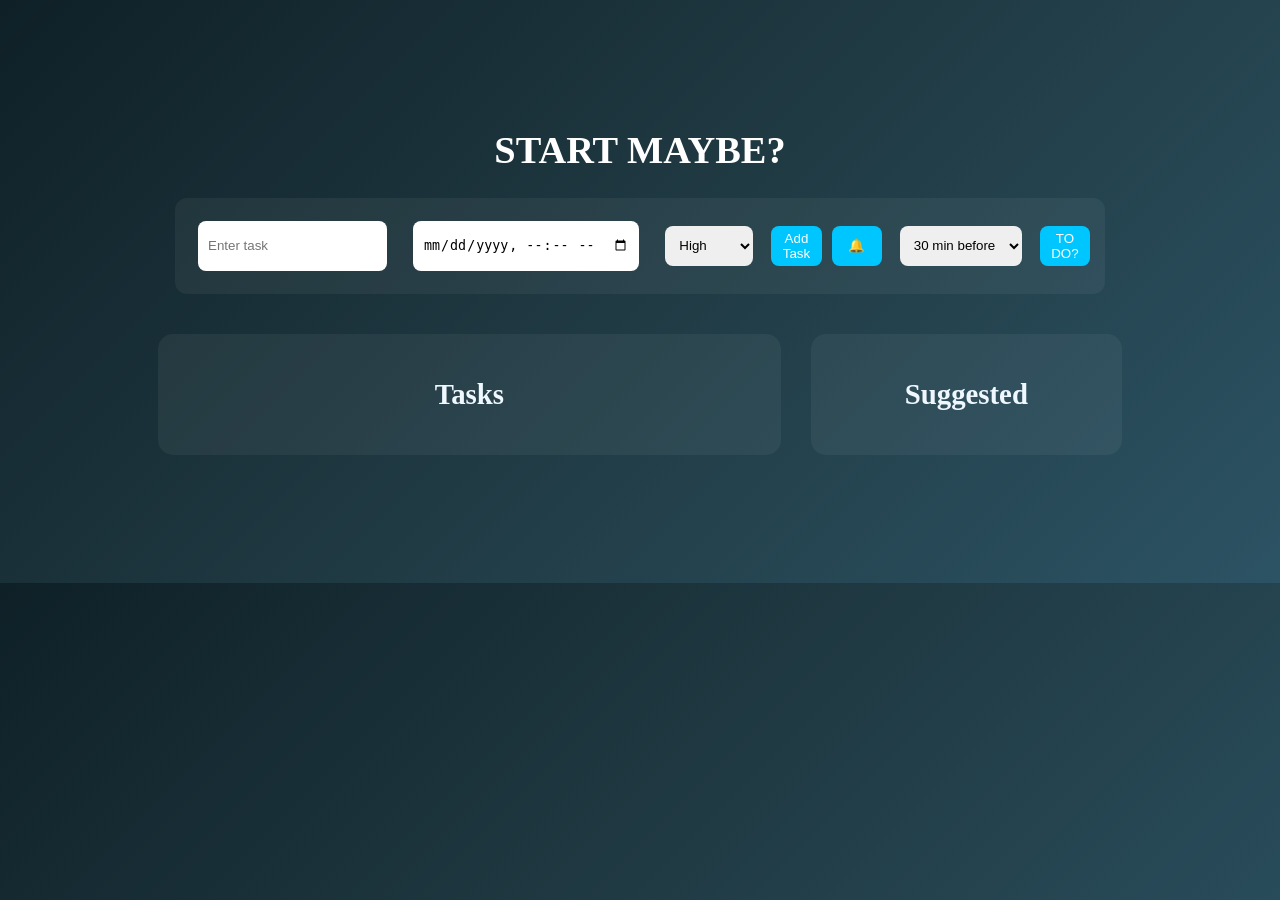
==== index.html @ 8aee4d92 "Rename main page to index.html" ====
<!DOCTYPE html>
<html>
<head>
  <title>START MAYBE?</title>
  <link href="StartMayBe.css" rel="stylesheet">
  <meta charset="UTF-8">
</head>
<body>

<div class="app">
  <h1 class="title">START MAYBE?</h1>
  <!--TOP CENTER BAR-->
<div class="top-bar">
    <input type="text" id="taskName" placeholder="Enter task">
    <input type="datetime-local" id="time">
    
    <select id="priority">
        <option>High</option>
        <option>Medium</option>
        <option>Low</option>
    </select>

    <button onclick="addTask()">Add Task</button>

    <button onclick="enableNotifications()">🔔</button>

    <select id="notifyTime">
        <option value="30">30 min before</option>
        <option value="5">5 min before</option>
        <option value="60">1 hour before</option>
    </select>

    <button onclick="suggestTask()" id="what">TO DO?</button>
  </div> 
<!--MAIN -->
<div class="main">
  <div class="tasks">
    <h2>Tasks</h2>
    <div id="dashboard"></div>
    <div id="taskList"></div>

    <div id="notesModal" class="modal">
    <div class="modal-content">
    
    <h2>Task Notes</h2>
    <textarea id="notesInput" placeholder="Write your notes..."></textarea>
     <br><br>

    <input type="file" id="fileInput" accept="image/*,.pdf,.doc,.txt">

    <div id="preview"></div>

    <br>
    <button onclick="saveNotes()">Save</button>
    <button onclick="closeNotesModal()">Cancel</button>
    </div>
    </div>
    <!--For status--> 
    <div id="statusModal" class="modal">
  <div class="modal-content">
    <h3>Update Task Status</h3>

    <select id="statusSelect">
      <option value="started">Started</option>
      <option value="midway">Midway</option>
      <option value="completed">Completed</option>
    </select>

    <textarea id="statusNote" placeholder="Add note (optional)"></textarea>

    <button onclick="saveStatus()">Save</button>
    <button onclick="closeStatusModal()">Cancel</button>
      </div>
      </div>
  </div>  
  

    <div class="suggestions">
      <h2>Suggested</h2>
      <div id="suggestedList"></div>
    </div>
</div>
</div>

<script src="StartMayBe.js"></script>

</body>
</html>
---- StartMayBe.css ----
body {
    background: linear-gradient(135deg, #0f2027, #203a43, #2c5364);
    font-family: 'Segoe UI', sans-serif;
    text-align: center;
    font-size: larger;
    padding: 100px;
}

h2{
   color: aliceblue;
    font-family: Cambria, Cochin, Georgia, Times, 'Times New Roman', serif;

}

.title {
    text-align: center;
    color: white;
    font-family: Cambria, Cochin, Georgia, Times, 'Times New Roman', serif;
    font-size: 300;
    margin-top: 20px;
}

input, select {
    padding: 12px;
    border-radius: 10px;
    border: none;
    outline: none;
    margin: 8px;
    width: 220px;
}

button {
    padding: auto;
    border-radius: 10px;
    border: none;
    background: #00c6ff;
    color: white;
    cursor: pointer;
    transition: 0.3s;
}

button:hover {
    background: #0072ff;
}

.task {
    background: #1e1e1e;
    color: white;
    padding: 20px;
    margin: 20px auto;
    width: 300px;
    border-radius: 16px;
    box-shadow: 0 10px 25px rgba(0,0,0,0.5);
    transition: 0.3s;
    backdrop-filter: blur(10px);

}


.tasks {
align-items: flex-start;
}

.suggestions {
    align-items: flex-end;
}

.task:hover {
    transform: translateY(-5px);
}

.task h3 {
    margin-bottom: 8px;
    font-size: 20px;
}

.task p {
    margin: 4px 0;
    color: #ccc;
}

.high {
    border-left: 6px solid #ff4d4d;
}

.medium {
    border-left: 6px solid #ffa500;
}

.low {
    border-left: 6px solid #4caf50;
}

.task:hover {
    transform: scale(1.02);
    transition: 0.2s;
}

.task button {
    background: #ff4d4d;
    margin-top: 10px;
}

.task button:hover {
    background: #cc0000;
}

[id^="time-"] {
    font-weight: bold;
    color: #00ffcc;
}

[id^="msg-"] {
    font-style: italic;
}

#what{
    padding: auto;
}

.urgent {
    color: red !important;
    font-weight: bold;
}

.timeline {
  border-left: 2px solid #ccc;
  margin-top: 10px;
  padding-left: 10px;
}

.timeline-item {
  margin-bottom: 10px;
  position: relative;
}

.timeline-item::before {
  content: "";
  position: absolute;
  left: -7px;
  top: 6px;
  width: 10px;
  height: 10px;
  background: #00c3ff;
  border-radius: 50%;
}

.timeline-item.latest {
  font-weight: bold;
}

.top-bar {
    display: flex;
    align-items: center;
    justify-content: center;
    gap: 10px;
    flex-wrap: wrap;
    padding: 15px;
    background: rgba(255,255,255,0.05);
    border-radius: 12px;
    margin: 20px auto;
    max-width: 900px;
}

/* Prevent giant stretching */
.top-bar input,
.top-bar select,
.top-bar button {
    height: 40px;
    border-radius: 8px;
    border: none;
    padding: 5px 10px;
}

/* Make task input bigger */
#taskName {
    flex: 2;
}

/* Medium size */
#time {
    flex: 1.5;
}

/* Small elements */
.top-bar select,
.top-bar button {
    flex: 1;
}

#suggestedList {
    display: grid;
    grid-template-columns: 1fr;
    gap: 15px;
}

.dashboard {
    display: flex;
    justify-content: space-between;
    padding: 20px;
  
}

/* LEFT SIDE */
.main {
    padding: 20px 50px;
    display: grid;
    grid-template-columns: 2fr 1fr;
    gap: 30px;
}

/* RIGHT SIDE */
.right-panel {
    flex: 1;
    display: flex;
    flex-direction: column;
    align-items: flex-end;
}

#taskList, #suggestedList {
    display: flex;
    flex-direction: column;
    gap: 15px;
}

.tasks, .suggestions {
    background: rgba(255,255,255,0.05);
    padding: 20px;
    border-radius: 15px;
}

.right-panel {
    max-width: 350px;
}

#suggestedList .task:first-child {
    border: 2px solid gold;
}

.modal {
    display: none;
    position: fixed;
    z-index: 1000;
    left: 0;
    top: 0;
    width: 100%;
    height: 100%;
    background: rgba(0,0,0,0.7);
}

.modal-content {
    background: #1e1e1e;
    color: white;
    margin: 10% auto;
    padding: 20px;
    width: 300px;
    border-radius: 12px;
    text-align: center;
}

textarea {
    width: 90%;
    height: 100px;
    margin-top: 10px;
    border-radius: 8px;
    padding: 10px;
}

.close {
    float: right;
    cursor: pointer;
    font-size: 20px;
}

.progress-btn {
  position: relative;
  width: 100%;
  padding: 10px;
  border: none;
  background: #222;
  color: white;
  cursor: pointer;
  overflow: hidden;
  border-radius: 8px;
}

.progress-fill {
  position: absolute;
  top: 0;
  left: 0;
  height: 100%;
  background: linear-gradient(90deg, #00ff88, #00c853);
  width: 0%;
  transition: width 0.4s ease;
}

.progress-btn span {
  position: relative;
  z-index: 1;
}

.timeline {
  margin-top: 10px;
  transition: all 0.3s ease;
}

.stats {
  display: flex;
  justify-content: space-around;
  margin-bottom: 15px;
  background: #faf9f9;
  padding: 10px;
  border-radius: 10px;
}
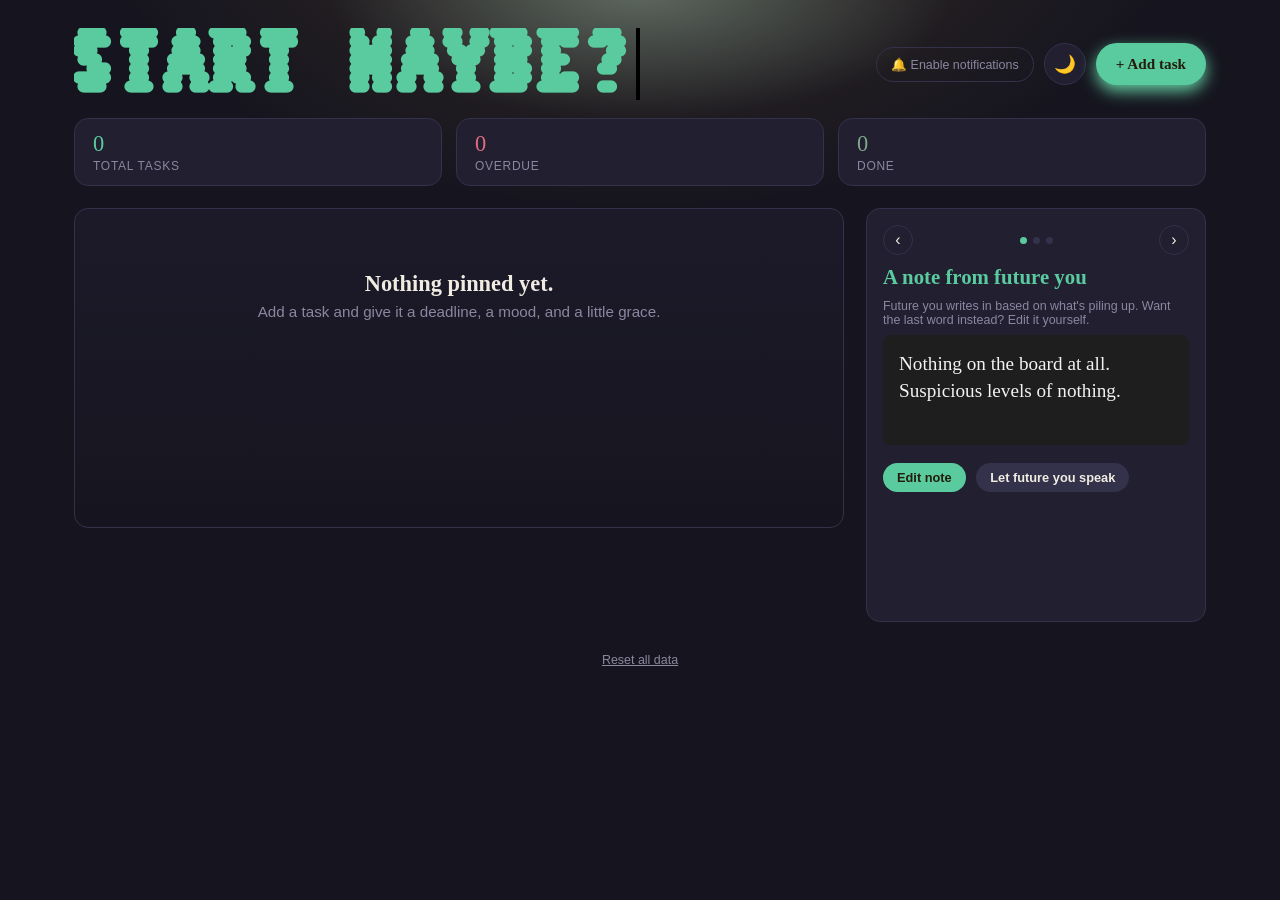
==== commit 4eae2fb4: "Rename startMaybe_Again.html to index.html" ====
--- a/index.html
+++ b/index.html
@@ -1,88 +1,159 @@
-<!DOCTYPE html>
-<html>
-<head>
-  <title>START MAYBE?</title>
-  <link href="StartMayBe.css" rel="stylesheet">
-  <meta charset="UTF-8">
-</head>
-<body>
-
-<div class="app">
-  <h1 class="title">START MAYBE?</h1>
-  <!--TOP CENTER BAR-->
-<div class="top-bar">
-    <input type="text" id="taskName" placeholder="Enter task">
-    <input type="datetime-local" id="time">
-    
-    <select id="priority">
-        <option>High</option>
-        <option>Medium</option>
-        <option>Low</option>
-    </select>
-
-    <button onclick="addTask()">Add Task</button>
-
-    <button onclick="enableNotifications()">🔔</button>
-
-    <select id="notifyTime">
-        <option value="30">30 min before</option>
-        <option value="5">5 min before</option>
-        <option value="60">1 hour before</option>
-    </select>
-
-    <button onclick="suggestTask()" id="what">TO DO?</button>
-  </div> 
-<!--MAIN -->
-<div class="main">
-  <div class="tasks">
-    <h2>Tasks</h2>
-    <div id="dashboard"></div>
-    <div id="taskList"></div>
-
-    <div id="notesModal" class="modal">
-    <div class="modal-content">
-    
-    <h2>Task Notes</h2>
-    <textarea id="notesInput" placeholder="Write your notes..."></textarea>
-     <br><br>
-
-    <input type="file" id="fileInput" accept="image/*,.pdf,.doc,.txt">
-
-    <div id="preview"></div>
-
-    <br>
-    <button onclick="saveNotes()">Save</button>
-    <button onclick="closeNotesModal()">Cancel</button>
-    </div>
-    </div>
-    <!--For status--> 
-    <div id="statusModal" class="modal">
-  <div class="modal-content">
-    <h3>Update Task Status</h3>
-
-    <select id="statusSelect">
-      <option value="started">Started</option>
-      <option value="midway">Midway</option>
-      <option value="completed">Completed</option>
-    </select>
-
-    <textarea id="statusNote" placeholder="Add note (optional)"></textarea>
-
-    <button onclick="saveStatus()">Save</button>
-    <button onclick="closeStatusModal()">Cancel</button>
-      </div>
-      </div>
-  </div>  
-  
-
-    <div class="suggestions">
-      <h2>Suggested</h2>
-      <div id="suggestedList"></div>
-    </div>
-</div>
-</div>
-
-<script src="StartMayBe.js"></script>
-
-</body>
-</html>
+<!DOCTYPE html>
+<html lang="en">
+<head>
+<meta charset="UTF-8">
+<meta name="viewport" content="width=device-width, initial-scale=1.0">
+<title>START MAYBE?</title>
+<link rel="stylesheet" href="startMaybe_Again.css">
+<link rel="preconnect" href="https://fonts.googleapis.com">
+<link rel="preconnect" href="https://fonts.gstatic.com" crossorigin>
+<link href="https://fonts.googleapis.com/css2?family=Workbench&display=swap" rel="stylesheet">
+</head>
+<body>
+
+<div class="page">
+  <div class="lamp-glow"></div>
+
+  <header class="topbar">
+    <div class="typing-container">
+    <h1 class="workbench-title unified-typing">START MAYBE?</h1>
+    </div>
+    <div class="top-actions">
+      <button id="enableNotif" class="link-btn" type="button" style="text-decoration:none; border:1px solid var(--panel-line); padding:9px 14px; border-radius:999px;">🔔 Enable notifications</button>
+      <button id="themeToggle" class="btn-theme" type="button" title="Toggle night/day theme">🌙</button>
+      <button id="openTaskModal" class="btn-add" type="button">+ Add task</button>
+    </div>
+  </header>
+
+  <section class="dashboard" id="dashboard"></section>
+
+  <main class="layout">
+    <section class="board" aria-label="Tasks">
+      <div id="emptyState" class="board-empty" hidden>
+        <strong>Nothing pinned yet.</strong>
+        Add a task and give it a deadline, a mood, and a little grace.
+      </div>
+      <div class="corkboard" id="taskList"></div>
+    </section>
+
+    <aside class="slider" aria-label="Companion panel">
+      <div class="slider-head">
+        <button class="slider-nav" id="prevSlide" aria-label="Previous panel">‹</button>
+        <div class="slider-dots" id="sliderDots"></div>
+        <button class="slider-nav" id="nextSlide" aria-label="Next panel">›</button>
+      </div>
+      <div class="slider-viewport">
+
+        <div class="slide active" data-slide="0">
+          <div class="slide-title">A note from future you</div>
+          <div class="future-hint">Future you writes in based on what's piling up. Want the last word instead? Edit it yourself.</div>
+          <div id="futureDisplay" class="future-note"></div>
+          <textarea id="futureInput" class="future-input" placeholder="Dear future me..." hidden></textarea>
+          <button class="btn-mini" id="futureEditBtn">Edit note</button>
+          <button class="btn-mini secondary" id="futureResetBtn">Let future you speak</button>
+        </div>
+
+        <div class="slide" data-slide="1">
+          <div class="slide-title">Calendar</div>
+          <div class="cal-head">
+            <button id="calPrev" aria-label="Previous month">‹</button>
+            <span class="cal-month" id="calMonthLabel"></span>
+            <button id="calNext" aria-label="Next month">›</button>
+          </div>
+          <div class="cal-grid" id="calGrid"></div>
+          <div class="cal-day-info" id="calDayInfo">Tap a date to see what's due.</div>
+        </div>
+
+        <div class="slide" data-slide="2">
+          <div class="slide-title">Progress &amp; mood</div>
+          <div class="progress-ring-wrap">
+            <svg width="64" height="64" viewBox="0 0 64 64">
+              <circle cx="32" cy="32" r="26" fill="none" stroke="#34314a" stroke-width="7"/>
+              <circle id="progressCircle" cx="32" cy="32" r="26" fill="none" stroke="#d9a441" stroke-width="7"
+                stroke-linecap="round" stroke-dasharray="163.36" stroke-dashoffset="163.36"
+                transform="rotate(-90 32 32)"/>
+            </svg>
+            <div>
+              <div class="progress-num" id="progressNum">0%</div>
+              <div class="progress-label">of tasks done</div>
+            </div>
+          </div>
+          <div class="mood-prompt">What mood are you in right now?</div>
+          <div class="mood-chips" id="moodChips"></div>
+          <div class="mood-suggestion" id="moodSuggestion"></div>
+        </div>
+
+      </div>
+    </aside>
+  </main>
+
+  <footer class="foot">
+    <button class="link-btn" id="resetData">Reset all data</button>
+  </footer>
+</div>
+
+<div id="taskModal" class="modal-overlay" hidden>
+  <div class="modal" role="dialog" aria-modal="true" aria-labelledby="modalTitle">
+    <h2 id="modalTitle">Task details</h2>
+    <div class="form-container">
+      <div class="field">
+        <label for="taskName">Task name</label>
+        <input type="text" id="taskName" placeholder="Enter task">
+      </div>
+
+      <div class="deadline-row">
+        <div class="field">
+          <label for="actualTime">Actual deadline</label>
+          <input type="datetime-local" id="actualTime">
+        </div>
+        <div class="field">
+          <label for="expectedTime">Your goal deadline</label>
+          <input type="datetime-local" id="expectedTime">
+        </div>
+      </div>
+
+      <div class="field">
+        <label>Mood you'd like to do this in</label>
+        <div class="mood-select" id="moodSelect"></div>
+      </div>
+
+      <div class="field">
+        <label for="taskNotes">Notes</label>
+        <textarea id="taskNotes" placeholder="Write your notes..."></textarea>
+      </div>
+
+      <div class="field">
+        <label for="submissionLink">Submission link</label>
+        <input type="url" id="submissionLink" placeholder="https://">
+      </div>
+
+      <div class="field">
+        <label for="notifyBefore">Notify me before my goal deadline</label>
+        <select id="notifyBefore">
+          <option value="">Don't notify</option>
+          <option value="10">10 minutes before</option>
+          <option value="30">30 minutes before</option>
+          <option value="60">1 hour before</option>
+          <option value="180">3 hours before</option>
+          <option value="1440">1 day before</option>
+        </select>
+      </div>
+
+      <div class="field">
+        <label for="taskStatus">Progress <span class="status-value" id="statusValue">0%</span></label>
+        <input type="range" id="taskStatus" min="0" max="100" value="0">
+      </div>
+
+      <div class="modal-buttons">
+        <button class="btn-delete" id="deleteTaskBtn" type="button" hidden>Delete</button>
+        <button class="btn-cancel" id="cancelTaskBtn" type="button">Cancel</button>
+        <button class="btn-save" id="saveTaskBtn" type="button">Save</button>
+      </div>
+    </div>
+  </div>
+</div>
+
+<div class="toast" id="toast"></div>
+<script src="startMaybe_Again.js"></script>
+</body>
+</html>
--- a/startMaybe_Again.css
+++ b/startMaybe_Again.css
@@ -0,0 +1,346 @@
+.workbench-title { 
+  font-family: "Workbench", sans-serif;
+  font-size: clamp(2.5rem, 6vw, 4.5rem); 
+  font-optical-sizing: auto;
+  font-weight: 400;
+  font-style: normal;
+  font-variation-settings: "BLED" 50, "SCAN" 50; 
+  color:#5acb9e/* Forces classic solid black text color */
+}
+
+/* Typing Layout Frame Wrapper */
+.typing-container {
+  display: inline-block;
+}
+
+/* The Typing Animation Configuration */
+.unified-typing {
+  overflow: hidden; 
+  border-right: 4px solid #000000; /* Classic solid black flashing text cursor */
+  white-space: nowrap; 
+  margin: 0; 
+  letter-spacing: 0.15em; 
+  
+  /* Animates text over 3.5 seconds across 12 specific letter steps */
+  animation: 
+    typing-effect 3.5s steps(12, end) forwards,
+    blink-caret-line 0.75s step-end infinite;
+}
+
+/* Character Reveal Keyframes */
+@keyframes typing-effect {
+  from { width: 0; }
+  to { width: 100%; }
+}
+
+/* Blinking Cursor Keyframes */
+@keyframes blink-caret-line {
+  from, to { border-color: transparent; }
+  50% { border-color: #000000; } /* Flashes classic solid black */
+}
+
+
+  :root{
+    --bg: #16151f;
+    --bg-2: #1c1a29;
+    --panel: #211f30;
+    --panel-line: #34314a;
+    --paper: #f0ece2;
+    --card-bg: #1e1e1e;
+    --card-text: #f2f2f2;
+    --card-sub: #b9b9b9;
+    --amber: #5acb9e;
+    --amber-soft: rgba(217,164,65,0.18);
+    --rose: #dd6d7f;
+    --sage: #7fa98a;
+    --muted: #8b87a0;
+    --radius: 14px;
+    --shadow: 0 10px 24px rgba(0,0,0,0.35);
+    --urgent-calm: #7fa98a;
+    --urgent-mild: #e8c33d;
+    --urgent-warm: #ffa54d;
+    --urgent-hot: #ff4d4d;
+  }
+
+  body.theme-light{
+    --bg: #dee4e8e7;
+    --bg-2: #b7d2b2db;
+    --panel:  #d2d2d2;
+    --panel-line: #34314a;
+    --paper: #f6eedd;
+    --muted:  #3f4542;
+    --amber-soft: rgba(217,164,65,0.28);
+  }
+  body.theme-light .workbench-title,
+  body.theme-light .mood-prompt{ color: var(--ink, #2a2637); }
+  body.theme-light{ color: #2a2637; }
+
+  *{ box-sizing: border-box; }
+  html,body{ margin:0; padding:0; }
+  body{
+    background: radial-gradient(ellipse 900px 500px at 50% -10%, rgba(217,164,65,0.16), transparent 60%), var(--bg);
+    color: var(--paper);
+    font-family: 'Inter', sans-serif;
+    min-height: 100vh;
+    transition: background 0.3s ease, color 0.3s ease;
+  }
+
+  .page{ max-width: 1180px; margin: 0 auto; padding: 28px 24px 60px; position: relative; }
+
+  .lamp-glow{
+    position: absolute;
+    top: -140px; left: 50%; transform: translateX(-50%);
+    width: 640px; height: 260px;
+    background: radial-gradient(ellipse at center, rgba(187, 232, 213, 0.35), transparent 70%);
+    filter: blur(6px);
+    pointer-events: none;
+    z-index: 0;
+  }
+
+  .topbar{
+    display:flex; align-items:center; justify-content: space-between;
+    position: relative; z-index: 1;
+    margin-bottom: 18px; gap: 12px; flex-wrap: wrap;
+  }
+  .brand{
+    font-family:'Caveat', cursive;
+    font-weight:700;
+    font-size: 3rem;
+    margin:0;
+    color: var(--paper);
+    letter-spacing: 0.5px;
+    text-shadow: 0 0 30px rgba(217,164,65,0.25);
+  }
+  .top-actions{ display:flex; align-items:center; gap:10px; }
+  .btn-add{
+    background: var(--amber);
+    color: #241c0c;
+    border: none;
+    padding: 12px 20px;
+    border-radius: 999px;
+    font-family:'Inter';
+    font-weight: 600;
+    font-size: 0.95rem;
+    cursor: pointer;
+    box-shadow: 0 6px 16px  #63cba1;
+    transition: transform 0.15s ease, box-shadow 0.15s ease;
+  }
+  .btn-add:hover{ transform: translateY(-1px); box-shadow: 0 8px 20px  #61ddab; }
+  .btn-add:focus-visible, button:focus-visible, input:focus-visible, textarea:focus-visible, select:focus-visible{
+    outline: 2px solid var(--amber); outline-offset: 2px;
+  }
+  .btn-theme{
+    background: var(--panel); border:1px solid var(--panel-line); color: var(--paper);
+    width:42px; height:42px; border-radius:50%; cursor:pointer; font-size:1.1rem;
+  }
+
+  .dashboard{
+    display:flex; gap: 14px; flex-wrap: wrap;
+    margin-bottom: 22px; position:relative; z-index:1;
+  }
+  .stat{
+    background: var(--panel);
+    border: 1px solid var(--panel-line);
+    border-radius: var(--radius);
+    padding: 12px 18px;
+    min-width: 110px;
+    flex: 1 1 110px;
+  }
+  .stat .num{ font-family:'IBM Plex Mono'; font-size: 1.4rem; font-weight:500; color: var(--amber); }
+  .stat.stat-overdue .num{ color: var(--rose); }
+  .stat.stat-done .num{ color: var(--sage); }
+  .stat .label{ font-size: 0.75rem; color: var(--muted); text-transform: uppercase; letter-spacing: 0.06em; margin-top: 2px; }
+
+  .layout{
+    display:grid;
+    grid-template-columns: 1fr 340px;
+    gap: 22px;
+    align-items: start;
+    position: relative; z-index: 1;
+  }
+  @media (max-width: 860px){
+    .layout{ grid-template-columns: 1fr; }
+  }
+
+  .board{
+    background: linear-gradient(180deg, var(--bg-2), var(--bg));
+    border: 1px solid var(--panel-line);
+    border-radius: var(--radius);
+    padding: 22px;
+    min-height: 320px;
+  }
+  .board-empty{
+    color: var(--muted);
+    font-size: 0.95rem;
+    padding: 40px 10px;
+    text-align:center;
+  }
+  .board-empty strong{ color: var(--paper); display:block; margin-bottom:6px; font-family:'Caveat'; font-size:1.4rem; }
+
+  .corkboard{
+    display: grid;
+    grid-template-columns: repeat(auto-fill, minmax(220px, 1fr));
+    gap: 20px;
+  }
+
+  /* ---- Task card: old-version look, dark card + urgency-colored left border ---- */
+  .task-card{
+    background: var(--card-bg);
+    color: var(--card-text);
+    padding: 18px;
+    border-radius: 16px;
+    box-shadow: 0 10px 25px rgba(0,0,0,0.5);
+    border-left: 6px solid var(--urgent-calm);
+    cursor: pointer;
+    transition: transform 0.2s ease;
+  }
+  .task-card:hover{ transform: translateY(-4px) scale(1.01); }
+  .task-card h3{ margin: 0 0 6px; font-size: 1.15rem; font-family:'Caveat'; font-weight:700; font-size:1.5rem; }
+  .task-card .meta-line{ margin: 2px 0; color: var(--card-sub); font-size: 0.78rem; font-family:'IBM Plex Mono'; }
+  .task-card .timer{ font-weight:bold; color: #00d9b4; font-family:'IBM Plex Mono'; margin: 8px 0 2px; font-size: 0.85rem; }
+  .task-card .timer.urgent{ color: var(--urgent-hot) !important; }
+  .task-card .msg{ font-style: italic; color: var(--card-sub); font-size: 0.82rem; margin: 0 0 8px; }
+  .task-card .card-mood{ display:inline-flex; align-items:center; gap:5px; font-size:0.72rem; color: var(--card-sub); margin-bottom:8px; }
+  .card-progress{ height: 6px; background: rgba(255,255,255,0.1); border-radius: 4px; overflow:hidden; margin-bottom: 10px; }
+  .card-progress > div{ height:100%; background: var(--sage); }
+  .card-actions{ display:flex; justify-content: space-between; align-items:center; gap: 8px; flex-wrap: wrap; }
+  .card-actions button{
+    background: #2b2b2b; color:#eee; border:none; border-radius: 8px; padding: 6px 12px; font-size:0.78rem; cursor:pointer;
+  }
+  .card-actions button:hover{ background:#3a3a3a; }
+  .card-actions .btn-submit{ background: var(--sage); color:#0c1f14; font-weight:600; }
+  .card-actions .btn-submit:hover{ background:#8fbd9c; }
+  .card-actions .btn-del{ background:#4a2020; color:#ffb3b3; }
+  .card-actions .btn-del:hover{ background:#5f2828; }
+  .task-card.mood-match{ box-shadow: 0 0 0 3px var(--amber), 0 10px 25px rgba(0,0,0,0.5); }
+
+  /* Slider panel */
+  .slider{
+    background: var(--panel);
+    border: 1px solid var(--panel-line);
+    border-radius: var(--radius);
+    padding: 16px;
+    position: sticky;
+    top: 20px;
+  }
+  .slider-head{ display:flex; align-items:center; justify-content: space-between; margin-bottom: 10px; }
+  .slider-nav{
+    background: none; border: 1px solid var(--panel-line); color: var(--paper);
+    width: 30px; height: 30px; border-radius: 50%; cursor:pointer; font-size: 1rem; line-height:1;
+  }
+  .slider-nav:hover{ border-color: var(--amber); color: var(--amber); }
+  .slider-dots{ display:flex; gap:6px; }
+  .dot{ width:7px; height:7px; border-radius:50%; background: var(--panel-line); cursor:pointer; }
+  .dot.active{ background: var(--amber); }
+
+  .slider-viewport{ overflow:hidden; }
+  .slide{ display:none; min-height: 340px; animation: fadeIn 0.25s ease; }
+  .slide.active{ display:block; }
+  @keyframes fadeIn{ from{ opacity:0; transform: translateY(4px);} to{opacity:1; transform:none;} }
+
+  .slide-title{ font-family:'Caveat'; font-weight:700; font-size:1.3rem; color: var(--amber); margin: 0 0 10px; }
+
+  .future-note{
+    background: var(--card-bg);
+    color: var(--card-text);
+    border-radius: 8px;
+    padding: 16px;
+    font-family:'Caveat'; font-size: 1.2rem; line-height: 1.4;
+    min-height: 110px;
+    margin-bottom: 10px;
+  }
+  .future-hint{ font-size: 0.78rem; color: var(--muted); margin-bottom: 8px; }
+  textarea.future-input{
+    width:100%; min-height: 90px; background: var(--card-bg); color: var(--card-text);
+    border: none; border-radius: 8px; padding: 12px; font-family:'Caveat'; font-size: 1.1rem;
+    resize: vertical;
+  }
+  .btn-mini{
+    background: var(--amber); color:#241c0c; border:none; border-radius: 999px;
+    padding: 7px 14px; font-size: 0.8rem; font-weight:600; cursor:pointer; margin-top: 8px; margin-right:6px;
+  }
+  .btn-mini.secondary{ background: var(--panel-line); color: var(--paper); }
+
+  .cal-head{ display:flex; align-items:center; justify-content:space-between; margin-bottom:8px; }
+  .cal-head button{ background:none; border:none; color:var(--paper); cursor:pointer; font-size:1rem; }
+  .cal-month{ font-family:'IBM Plex Mono'; font-size:0.85rem; color: var(--muted); }
+  .cal-grid{ display:grid; grid-template-columns: repeat(7,1fr); gap:4px; text-align:center; }
+  .cal-dow{ font-size: 0.65rem; color: var(--muted); padding-bottom: 4px; }
+  .cal-day{
+    aspect-ratio: 1; display:flex; align-items:center; justify-content:center;
+    border-radius: 6px; font-size: 0.78rem; color: var(--paper); position:relative; cursor:pointer;
+  }
+  .cal-day:hover{ background: rgba(255,255,255,0.06); }
+  .cal-day.today{ background: var(--amber-soft); border: 1px solid var(--amber); }
+  .cal-day.selected{ outline: 2px solid var(--amber); }
+  .cal-day.has-task::after{
+    content:''; position:absolute; bottom:3px; width:4px; height:4px; border-radius:50%; background: var(--rose);
+  }
+  .cal-day.empty{ visibility:hidden; cursor:default; }
+  .cal-day-info{
+    margin-top: 10px; font-size: 0.82rem; color: var(--paper);
+    background: var(--card-bg); border-radius: 8px; padding: 10px 12px; min-height: 20px;
+  }
+  .cal-day-info .none{ color: var(--muted); font-style: italic; }
+
+  .progress-ring-wrap{ display:flex; align-items:center; gap:16px; margin-bottom: 14px; }
+  .progress-num{ font-family:'IBM Plex Mono'; font-size:1.5rem; color: var(--amber); }
+  .progress-label{ font-size: 0.78rem; color: var(--muted); }
+  .mood-prompt{ font-size: 0.85rem; color: var(--paper); margin-bottom: 8px; }
+  .mood-chips{ display:flex; flex-wrap:wrap; gap: 8px; margin-bottom: 12px; }
+  .mood-chip{
+    display:flex; align-items:center; gap:6px;
+    background: var(--bg-2); border: 1px solid var(--panel-line); color: var(--paper);
+    padding: 6px 12px; border-radius: 999px; font-size: 0.78rem; cursor:pointer;
+  }
+  .mood-chip.selected{ border-color: var(--amber); color: var(--amber); }
+  .mood-suggestion{ font-size: 0.8rem; color: var(--muted); }
+  .mood-suggestion strong{ color: var(--paper); }
+
+  .modal-overlay{
+    position: fixed; inset:0; background: rgba(10,9,15,0.6); backdrop-filter: blur(2px);
+    display:flex; align-items:center; justify-content:center; z-index: 50; padding: 20px;
+  }
+  .modal-overlay[hidden]{ display:none; }
+  .modal{
+    background: #f6eedd; color: #2a2637;
+    width: 100%; max-width: 460px; max-height: 88vh; overflow-y:auto;
+    border-radius: 12px; padding: 24px 24px 20px;
+    box-shadow: 0 20px 60px rgba(0,0,0,0.5);
+  }
+  .modal h2{ font-family:'Caveat'; font-size: 1.8rem; margin: 0 0 16px; color: #2a2637; }
+  .field{ margin-bottom: 14px; }
+  .field label{ display:block; font-size: 0.78rem; font-weight:600; color: #5a5570; margin-bottom: 4px; text-transform: uppercase; letter-spacing:0.04em; }
+  .field input[type=text], .field input[type=url], .field input[type=datetime-local], .field textarea, .field select{
+    width:100%; padding: 9px 10px; border: 1px solid #d8cdb0; border-radius: 8px;
+    font-family:'Inter'; font-size: 0.9rem; background: #fffdf7; color: #2a2637;
+  }
+  .field textarea{ min-height: 70px; resize: vertical; }
+  .deadline-row{ display:flex; gap:10px; }
+  .deadline-row .field{ flex:1; }
+  .field input[type=range]{ width:100%; accent-color: #d9a441; }
+  .status-value{ font-family:'IBM Plex Mono'; font-size:0.8rem; color: #5a5570; }
+  .mood-select{ display:flex; flex-wrap:wrap; gap:8px; }
+  .mood-opt{
+    display:flex; align-items:center; gap:5px;
+    border: 1px solid #d8cdb0; padding: 6px 10px; border-radius: 999px; font-size: 0.78rem; cursor:pointer;
+  }
+  .mood-opt.selected{ border-color: #2a2637; background: #ece2c9; }
+  .modal-buttons{ display:flex; justify-content:flex-end; gap:8px; margin-top: 18px; flex-wrap: wrap; }
+  .modal-buttons button{
+    border:none; border-radius: 8px; padding: 9px 16px; font-size: 0.85rem; cursor:pointer; font-weight:600;
+  }
+  .btn-save{ background: #d9a441; color:#241c0c; }
+  .btn-cancel{ background: #e6dcc4; color: #2a2637; }
+  .btn-delete{ background: #dd6d7f; color: #fff; margin-right:auto; }
+
+  .foot{ text-align:center; margin-top: 30px; display:flex; justify-content:center; gap:18px; flex-wrap: wrap; }
+  .link-btn{ background:none; border:none; color: var(--muted); font-size: 0.78rem; text-decoration: underline; cursor:pointer; }
+  .link-btn:hover{ color: var(--rose); }
+
+  .toast{
+    position: fixed; bottom: 20px; left:50%; transform: translateX(-50%);
+    background: var(--panel); border:1px solid var(--panel-line); color: var(--paper);
+    padding: 10px 18px; border-radius: 999px; font-size: 0.85rem; z-index: 100;
+    opacity:0; pointer-events:none; transition: opacity 0.2s ease;
+  }
